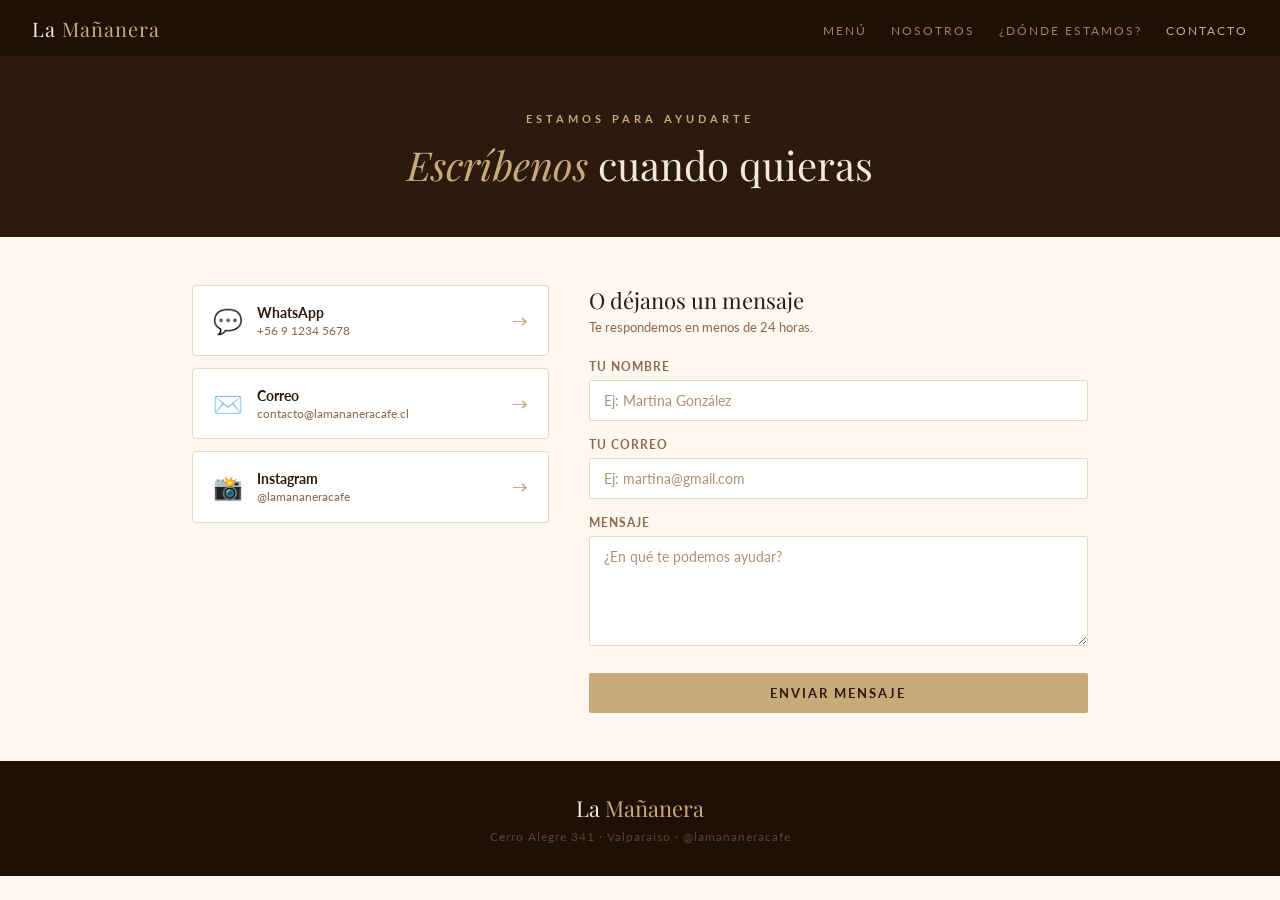
==== contacto.html @ afb2ca1e "cambios" ====
<!DOCTYPE html>
<html lang="es">
<head>
  <meta charset="UTF-8" />
  <meta name="viewport" content="width=device-width, initial-scale=1.0" />
  <title>Contacto — La Mañanera</title>
  <link rel="stylesheet" href="style.css" />
  <link rel="preconnect" href="https://fonts.googleapis.com" />
  <link href="https://fonts.googleapis.com/css2?family=Playfair+Display:ital,wght@0,400;0,600;1,400&family=Lato:wght@300;400;700&display=swap" rel="stylesheet" />
</head>
<body>

  <nav class="nav">
    <a href="index.html" class="nav-logo">La <span>Mañanera</span></a>
    <ul class="nav-links">
      <li><a href="index.html#menu">Menú</a></li>
      <li><a href="index.html#nosotros">Nosotros</a></li>
      <li><a href="ubicacion.html">¿Dónde estamos?</a></li>
      <li><a href="contacto.html" class="nav-active">Contacto</a></li>
    </ul>
  </nav>

  <section class="inner-hero">
    <p class="hero-tag">Estamos para ayudarte</p>
    <h1 class="inner-title"><em>Escríbenos</em> cuando quieras</h1>
  </section>

  <section class="inner-section">
    <div class="contacto-grid">

      <!-- CANALES DIRECTOS -->
      <div class="contacto-canales">

        <a href="https://wa.me/56912345678" target="_blank" class="canal-card canal-wp">
          <span class="canal-icon">💬</span>
          <div>
            <p class="canal-nombre">WhatsApp</p>
            <p class="canal-detalle">+56 9 1234 5678</p>
          </div>
          <span class="canal-arrow">→</span>
        </a>

        <a href="mailto:contacto@lamananeracafe.cl" class="canal-card canal-mail">
          <span class="canal-icon">✉️</span>
          <div>
            <p class="canal-nombre">Correo</p>
            <p class="canal-detalle">contacto@lamananeracafe.cl</p>
          </div>
          <span class="canal-arrow">→</span>
        </a>

        <a href="https://instagram.com/lamananeracafe" target="_blank" class="canal-card canal-ig">
          <span class="canal-icon">📸</span>
          <div>
            <p class="canal-nombre">Instagram</p>
            <p class="canal-detalle">@lamananeracafe</p>
          </div>
          <span class="canal-arrow">→</span>
        </a>

      </div>

      <!-- FORMULARIO -->
      <div class="contacto-form-wrap">
        <h2 class="form-title">O déjanos un mensaje</h2>
        <p class="form-sub">Te respondemos en menos de 24 horas.</p>

        <div class="form-group">
          <label class="form-label">Tu nombre</label>
          <input type="text" class="form-input" placeholder="Ej: Martina González" />
        </div>
        <div class="form-group">
          <label class="form-label">Tu correo</label>
          <input type="email" class="form-input" placeholder="Ej: martina@gmail.com" />
        </div>
        <div class="form-group">
          <label class="form-label">Mensaje</label>
          <textarea class="form-input form-textarea" placeholder="¿En qué te podemos ayudar?"></textarea>
        </div>
        <button class="btn-primary form-submit" onclick="handleSubmit(this)">Enviar mensaje</button>
        <p class="form-ok" id="formOk" style="display:none;">¡Mensaje enviado! Te escribimos pronto ☕</p>
      </div>

    </div>
  </section>

  <footer class="footer">
    <div class="footer-logo">La <span>Mañanera</span></div>
    <p class="footer-sub">Cerro Alegre 341 · Valparaíso · @lamananeracafe</p>
  </footer>

  <script>
    function handleSubmit(btn) {
      btn.style.display = 'none';
      document.getElementById('formOk').style.display = 'block';
    }
  </script>

</body>
</html>
---- style.css ----
/* ===== RESET & BASE ===== */
*, *::before, *::after { box-sizing: border-box; margin: 0; padding: 0; }

body {
  font-family: 'Lato', sans-serif;
  background: #fdf7f0;
  color: #2c1a0e;
}

a { text-decoration: none; }

/* ===== NAVBAR ===== */
.nav {
  background: #1e1007;
  padding: 0 2rem;
  display: flex;
  align-items: center;
  justify-content: space-between;
  height: 56px;
  position: sticky;
  top: 0;
  z-index: 100;
}

.nav-logo {
  font-family: 'Playfair Display', serif;
  font-size: 20px;
  color: #f5e9d8;
  letter-spacing: 1px;
}

.nav-logo span { color: #c8a97a; }

.nav-links {
  display: flex;
  gap: 24px;
  list-style: none;
}

.nav-links a {
  font-size: 12px;
  color: #a08060;
  letter-spacing: 2px;
  text-transform: uppercase;
  transition: color 0.2s;
}

.nav-links a:hover { color: #c8a97a; }

/* ===== HERO ===== */
.hero {
  background: #2c1a0e;
  min-height: 420px;
  display: flex;
  align-items: center;
  justify-content: center;
  flex-direction: column;
  text-align: center;
  padding: 4rem 2rem;
}

.hero-tag {
  font-size: 11px;
  letter-spacing: 4px;
  text-transform: uppercase;
  color: #c8a97a;
  margin-bottom: 1rem;
  font-weight: 700;
}

.hero-title {
  font-family: 'Playfair Display', serif;
  font-size: 52px;
  font-weight: 400;
  color: #f5e9d8;
  line-height: 1.15;
  margin-bottom: 1rem;
}

.hero-title em {
  font-style: italic;
  color: #c8a97a;
}

.hero-sub {
  font-size: 13px;
  color: #a08060;
  letter-spacing: 2px;
  text-transform: uppercase;
  margin-bottom: 2rem;
}

.hero-btns {
  display: flex;
  gap: 12px;
  flex-wrap: wrap;
  justify-content: center;
}

.btn-primary {
  background: #c8a97a;
  color: #2c1a0e;
  padding: 12px 28px;
  font-family: 'Lato', sans-serif;
  font-size: 13px;
  font-weight: 700;
  letter-spacing: 2px;
  text-transform: uppercase;
  border-radius: 2px;
  transition: background 0.2s;
}

.btn-primary:hover { background: #d4b98a; }

.btn-secondary {
  background: transparent;
  color: #c8a97a;
  padding: 11px 28px;
  border: 1.5px solid #c8a97a;
  font-family: 'Lato', sans-serif;
  font-size: 13px;
  font-weight: 700;
  letter-spacing: 2px;
  text-transform: uppercase;
  border-radius: 2px;
  transition: background 0.2s;
}

.btn-secondary:hover { background: rgba(200, 169, 122, 0.1); }

/* ===== SECCIÓN MENÚ ===== */
.section {
  padding: 4rem 2rem;
  background: #fdf7f0;
}

.section-title {
  font-family: 'Playfair Display', serif;
  font-size: 32px;
  color: #2c1a0e;
  text-align: center;
  font-weight: 400;
}

.section-line {
  width: 40px;
  height: 2px;
  background: #c8a97a;
  margin: 0.75rem auto 2.5rem;
}

.menu-grid {
  display: grid;
  grid-template-columns: repeat(auto-fit, minmax(200px, 1fr));
  gap: 16px;
  max-width: 900px;
  margin: 0 auto;
}

.menu-card {
  background: #fff;
  border: 0.5px solid #e8d8c4;
  border-radius: 4px;
  padding: 1.5rem;
  transition: box-shadow 0.2s;
}

.menu-card:hover { box-shadow: 0 4px 20px rgba(44, 26, 14, 0.08); }

.menu-icon { font-size: 28px; margin-bottom: 10px; }

.menu-name {
  font-family: 'Playfair Display', serif;
  font-size: 17px;
  color: #2c1a0e;
  margin-bottom: 6px;
}

.menu-desc {
  font-size: 13px;
  color: #8a6a50;
  line-height: 1.6;
  margin-bottom: 12px;
}

.menu-price {
  font-size: 16px;
  font-weight: 700;
  color: #c8a97a;
}

/* ===== BUSCADOR ===== */
.menu-search-wrap {
  max-width: 480px;
  margin: 0 auto 1.5rem;
  position: relative;
}

.menu-search {
  width: 100%;
  padding: 12px 20px;
  font-family: 'Lato', sans-serif;
  font-size: 14px;
  color: #2c1a0e;
  background: #fff;
  border: 1px solid #e8d8c4;
  border-radius: 2px;
  outline: none;
  transition: border-color 0.2s;
}

.menu-search::placeholder { color: #b09070; }
.menu-search:focus { border-color: #c8a97a; }

/* ===== FILTROS ===== */
.menu-filters {
  display: flex;
  gap: 8px;
  flex-wrap: wrap;
  justify-content: center;
  margin-bottom: 2rem;
}

.filter-btn {
  background: transparent;
  border: 1px solid #e8d8c4;
  color: #8a6a50;
  padding: 8px 18px;
  font-family: 'Lato', sans-serif;
  font-size: 12px;
  font-weight: 700;
  letter-spacing: 1.5px;
  text-transform: uppercase;
  border-radius: 2px;
  cursor: pointer;
  transition: all 0.2s;
}

.filter-btn:hover {
  border-color: #c8a97a;
  color: #c8a97a;
}

.filter-btn.active {
  background: #c8a97a;
  border-color: #c8a97a;
  color: #2c1a0e;
}

/* SIN RESULTADOS */
.menu-empty {
  text-align: center;
  color: #b09070;
  font-size: 14px;
  padding: 2rem 0;
  font-style: italic;
}

.badge-new {
  background: #c8a97a;
  color: #2c1a0e;
  font-size: 10px;
  font-weight: 700;
  letter-spacing: 1px;
  padding: 2px 7px;
  border-radius: 2px;
  vertical-align: middle;
  margin-left: 6px;
  font-family: 'Lato', sans-serif;
}

/* ===== NOSOTROS + HORARIOS ===== */
.about {
  background: #2c1a0e;
  padding: 4rem 2rem;
  display: flex;
  gap: 3rem;
  align-items: flex-start;
  flex-wrap: wrap;
  max-width: 100%;
}

.about-text { flex: 1; min-width: 240px; }
.about-hours { flex: 0 0 260px; }

.about-label {
  font-size: 11px;
  letter-spacing: 3px;
  text-transform: uppercase;
  color: #c8a97a;
  margin-bottom: 0.75rem;
  display: block;
}

.about-heading {
  font-family: 'Playfair Display', serif;
  font-size: 28px;
  color: #f5e9d8;
  line-height: 1.3;
  margin-bottom: 1rem;
  font-weight: 400;
}

.about-body {
  font-size: 14px;
  color: #a08060;
  line-height: 1.9;
}

.hours { display: flex; flex-direction: column; gap: 0; }

.hour-row {
  display: flex;
  justify-content: space-between;
  font-size: 13px;
  color: #a08060;
  border-bottom: 0.5px solid #3d2510;
  padding: 10px 0;
}

.hour-row strong { color: #c8a97a; }

/* ===== FOOTER ===== */
.footer {
  background: #1e1007;
  padding: 2rem;
  text-align: center;
  display: flex;
  flex-direction: column;
  gap: 6px;
}

.footer-logo {
  font-family: 'Playfair Display', serif;
  font-size: 22px;
  color: #f5e9d8;
}

.footer-logo span { color: #c8a97a; }

.footer-sub {
  font-size: 12px;
  color: #5a4030;
  letter-spacing: 1px;
}

/* ===== RESPONSIVE ===== */
@media (max-width: 600px) {
  .hero-title { font-size: 36px; }
  .nav-links { display: none; }
  .about { flex-direction: column; gap: 2rem; }
  .about-hours { flex: 0 0 auto; width: 100%; }
}

/* ===== PÁGINAS INTERNAS ===== */
.nav-logo { text-decoration: none; }

.nav-active { color: #c8a97a !important; }

.inner-hero {
  background: #2c1a0e;
  padding: 3.5rem 2rem 3rem;
  text-align: center;
}

.inner-title {
  font-family: 'Playfair Display', serif;
  font-size: 40px;
  font-weight: 400;
  color: #f5e9d8;
  line-height: 1.2;
  margin-top: 0.5rem;
}

.inner-title em { font-style: italic; color: #c8a97a; }

.inner-section {
  padding: 3rem 2rem;
  max-width: 960px;
  margin: 0 auto;
}

/* ===== UBICACIÓN ===== */
.ubicacion-grid {
  display: grid;
  grid-template-columns: repeat(auto-fit, minmax(220px, 1fr));
  gap: 16px;
  margin-bottom: 2.5rem;
}

.info-card {
  background: #fff;
  border: 0.5px solid #e8d8c4;
  border-radius: 4px;
  padding: 1.75rem 1.5rem;
}

.info-icon { font-size: 28px; margin-bottom: 12px; }

.info-title {
  font-family: 'Playfair Display', serif;
  font-size: 18px;
  color: #2c1a0e;
  margin-bottom: 10px;
  font-weight: 400;
}

.info-main {
  font-size: 16px;
  font-weight: 700;
  color: #2c1a0e;
  margin-bottom: 4px;
}

.info-sub {
  font-size: 13px;
  color: #8a6a50;
  margin-bottom: 14px;
}

.info-link {
  font-size: 13px;
  font-weight: 700;
  color: #c8a97a;
  letter-spacing: 0.5px;
}

.info-link:hover { text-decoration: underline; }

.llegar-list {
  list-style: none;
  display: flex;
  flex-direction: column;
  gap: 10px;
}

.llegar-list li {
  font-size: 13px;
  color: #5a3a20;
  line-height: 1.5;
}

.llegar-tipo {
  display: inline-block;
  background: #f5ece0;
  color: #8a5a30;
  font-size: 10px;
  font-weight: 700;
  letter-spacing: 1px;
  text-transform: uppercase;
  padding: 2px 8px;
  border-radius: 2px;
  margin-right: 6px;
  vertical-align: middle;
}

.hour-row.domingo strong { color: #b09070; }

.map-placeholder {
  background: #f5ece0;
  border: 0.5px solid #e8d8c4;
  border-radius: 4px;
  padding: 3rem 2rem;
  text-align: center;
}

.map-pin { font-size: 36px; margin-bottom: 8px; }

.map-label {
  font-family: 'Playfair Display', serif;
  font-size: 20px;
  color: #2c1a0e;
  margin-bottom: 4px;
}

.map-sub { font-size: 13px; color: #8a6a50; }

/* ===== CONTACTO ===== */
.contacto-grid {
  display: grid;
  grid-template-columns: 1fr 1.4fr;
  gap: 2.5rem;
  align-items: start;
}

.contacto-canales {
  display: flex;
  flex-direction: column;
  gap: 12px;
}

.canal-card {
  display: flex;
  align-items: center;
  gap: 14px;
  padding: 1.1rem 1.25rem;
  border-radius: 4px;
  border: 0.5px solid #e8d8c4;
  background: #fff;
  text-decoration: none;
  transition: box-shadow 0.2s, border-color 0.2s;
}

.canal-card:hover {
  border-color: #c8a97a;
  box-shadow: 0 4px 16px rgba(44,26,14,0.07);
}

.canal-icon { font-size: 24px; flex-shrink: 0; }

.canal-nombre {
  font-size: 14px;
  font-weight: 700;
  color: #2c1a0e;
  margin-bottom: 2px;
}

.canal-detalle { font-size: 12px; color: #8a6a50; }

.canal-arrow {
  margin-left: auto;
  font-size: 16px;
  color: #c8a97a;
  font-weight: 700;
}

.form-title {
  font-family: 'Playfair Display', serif;
  font-size: 22px;
  color: #2c1a0e;
  font-weight: 400;
  margin-bottom: 4px;
}

.form-sub { font-size: 13px; color: #8a6a50; margin-bottom: 1.5rem; }

.form-group { margin-bottom: 1rem; }

.form-label {
  display: block;
  font-size: 12px;
  font-weight: 700;
  letter-spacing: 1px;
  text-transform: uppercase;
  color: #8a6a50;
  margin-bottom: 6px;
}

.form-input {
  width: 100%;
  padding: 11px 14px;
  font-family: 'Lato', sans-serif;
  font-size: 14px;
  color: #2c1a0e;
  background: #fff;
  border: 1px solid #e8d8c4;
  border-radius: 2px;
  outline: none;
  transition: border-color 0.2s;
}

.form-input:focus { border-color: #c8a97a; }
.form-input::placeholder { color: #b09070; }

.form-textarea {
  resize: vertical;
  min-height: 110px;
}

.form-submit {
  border: none;
  cursor: pointer;
  width: 100%;
  margin-top: 0.5rem;
}

.form-ok {
  text-align: center;
  color: #8a5a30;
  font-size: 14px;
  padding: 0.75rem 0;
  font-style: italic;
}

@media (max-width: 640px) {
  .contacto-grid { grid-template-columns: 1fr; }
  .inner-title { font-size: 28px; }
}
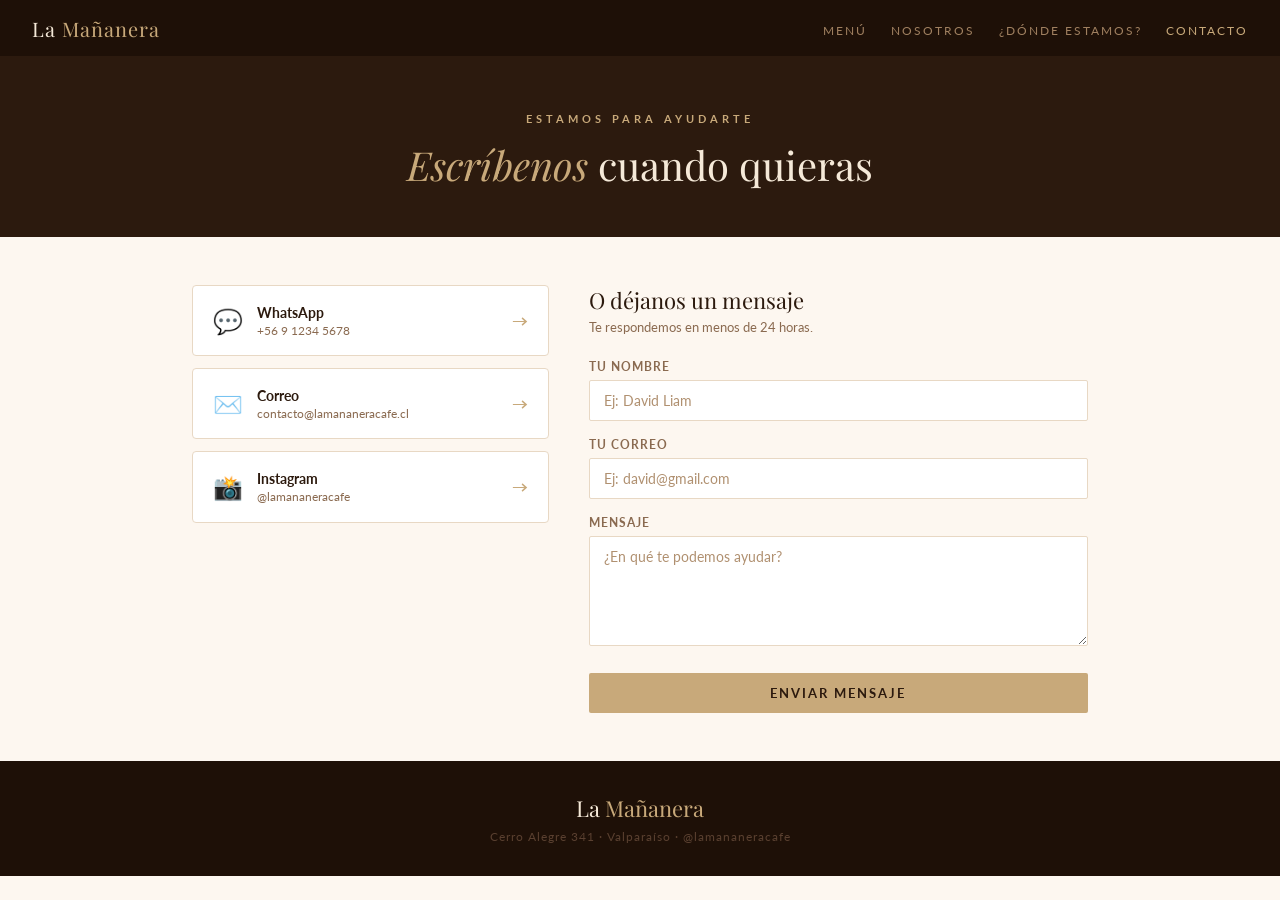
==== commit 4869c119: "favicon y nav fija" ====
--- a/contacto.html
+++ b/contacto.html
@@ -7,12 +7,16 @@
   <link rel="stylesheet" href="style.css" />
   <link rel="preconnect" href="https://fonts.googleapis.com" />
   <link href="https://fonts.googleapis.com/css2?family=Playfair+Display:ital,wght@0,400;0,600;1,400&family=Lato:wght@300;400;700&display=swap" rel="stylesheet" />
+    <link rel="icon" type="image/png" href="img/favicon.svg" />
 </head>
 <body>
 
   <nav class="nav">
     <a href="index.html" class="nav-logo">La <span>Mañanera</span></a>
-    <ul class="nav-links">
+    <button class="hamburger" id="hamburger" aria-label="Abrir menú">
+      <span></span><span></span><span></span>
+    </button>
+    <ul class="nav-links" id="navLinks">
       <li><a href="index.html#menu">Menú</a></li>
       <li><a href="index.html#nosotros">Nosotros</a></li>
       <li><a href="ubicacion.html">¿Dónde estamos?</a></li>
@@ -67,11 +71,11 @@
 
         <div class="form-group">
           <label class="form-label">Tu nombre</label>
-          <input type="text" class="form-input" placeholder="Ej: Martina González" />
+          <input type="text" class="form-input" placeholder="Ej: David Liam" />
         </div>
         <div class="form-group">
           <label class="form-label">Tu correo</label>
-          <input type="email" class="form-input" placeholder="Ej: martina@gmail.com" />
+          <input type="email" class="form-input" placeholder="Ej: david@gmail.com" />
         </div>
         <div class="form-group">
           <label class="form-label">Mensaje</label>
@@ -94,6 +98,13 @@
       btn.style.display = 'none';
       document.getElementById('formOk').style.display = 'block';
     }
+
+    const hamburger = document.getElementById('hamburger');
+    const navLinks = document.getElementById('navLinks');
+    hamburger.addEventListener('click', () => {
+      navLinks.classList.toggle('open');
+      hamburger.classList.toggle('active');
+    });
   </script>
 
 </body>
--- a/style.css
+++ b/style.css
@@ -344,15 +344,71 @@
   letter-spacing: 1px;
 }
 
+/* ===== HAMBURGUESA ===== */
+.hamburger {
+  display: none;
+  flex-direction: column;
+  gap: 5px;
+  background: none;
+  border: none;
+  cursor: pointer;
+  padding: 4px;
+  z-index: 200;
+}
+
+.hamburger span {
+  display: block;
+  width: 24px;
+  height: 2px;
+  background: #c8a97a;
+  border-radius: 2px;
+  transition: all 0.3s;
+}
+
+.hamburger.active span:nth-child(1) {
+  transform: translateY(7px) rotate(45deg);
+}
+.hamburger.active span:nth-child(2) {
+  opacity: 0;
+}
+.hamburger.active span:nth-child(3) {
+  transform: translateY(-7px) rotate(-45deg);
+}
+
 /* ===== RESPONSIVE ===== */
 @media (max-width: 600px) {
   .hero-title { font-size: 36px; }
-  .nav-links { display: none; }
+  .inner-title { font-size: 28px; }
+
+  .hamburger { display: flex; }
+
+  .nav-links {
+    display: none;
+    flex-direction: column;
+    position: fixed;
+    top: 56px;
+    left: 0;
+    right: 0;
+    background: #1e1007;
+    padding: 1rem 2rem 1.5rem;
+    gap: 0;
+    z-index: 150;
+  }
+
+  .nav-links.open { display: flex; }
+
+  .nav-links li { border-bottom: 0.5px solid #2c1a0e; }
+
+  .nav-links a {
+    display: block;
+    padding: 14px 0;
+    font-size: 13px;
+  }
+
   .about { flex-direction: column; gap: 2rem; }
   .about-hours { flex: 0 0 auto; width: 100%; }
-}
-
-/* ===== PÁGINAS INTERNAS ===== */
+  .contacto-grid { grid-template-columns: 1fr; }
+}
 .nav-logo { text-decoration: none; }
 
 .nav-active { color: #c8a97a !important; }
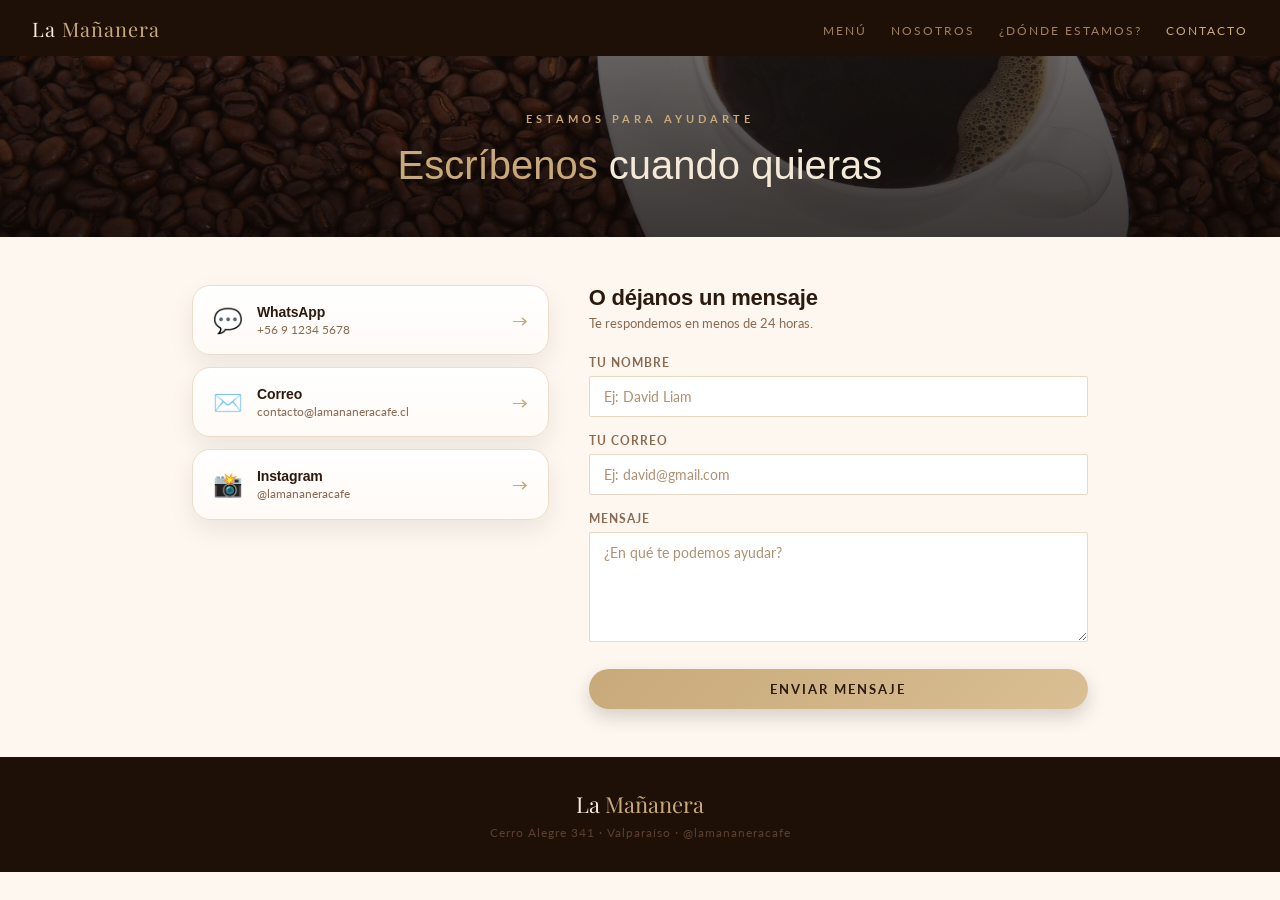
==== commit 94e4a639: "varios cambios de diseño" ====
--- a/contacto.html
+++ b/contacto.html
@@ -69,20 +69,22 @@
         <h2 class="form-title">O déjanos un mensaje</h2>
         <p class="form-sub">Te respondemos en menos de 24 horas.</p>
 
-        <div class="form-group">
-          <label class="form-label">Tu nombre</label>
-          <input type="text" class="form-input" placeholder="Ej: David Liam" />
-        </div>
-        <div class="form-group">
-          <label class="form-label">Tu correo</label>
-          <input type="email" class="form-input" placeholder="Ej: david@gmail.com" />
-        </div>
-        <div class="form-group">
-          <label class="form-label">Mensaje</label>
-          <textarea class="form-input form-textarea" placeholder="¿En qué te podemos ayudar?"></textarea>
-        </div>
-        <button class="btn-primary form-submit" onclick="handleSubmit(this)">Enviar mensaje</button>
-        <p class="form-ok" id="formOk" style="display:none;">¡Mensaje enviado! Te escribimos pronto ☕</p>
+        <form id="contactForm" novalidate>
+          <div class="form-group">
+            <label class="form-label" for="nameInput">Tu nombre</label>
+            <input id="nameInput" name="name" type="text" class="form-input" placeholder="Ej: David Liam" required maxlength="60" />
+          </div>
+          <div class="form-group">
+            <label class="form-label" for="emailInput">Tu correo</label>
+            <input id="emailInput" name="email" type="email" class="form-input" placeholder="Ej: david@gmail.com" required maxlength="80" />
+          </div>
+          <div class="form-group">
+            <label class="form-label" for="messageInput">Mensaje</label>
+            <textarea id="messageInput" name="message" class="form-input form-textarea" placeholder="¿En qué te podemos ayudar?" required minlength="10" maxlength="500"></textarea>
+          </div>
+          <button id="submitBtn" type="submit" class="btn-primary form-submit">Enviar mensaje</button>
+          <p class="form-ok" id="formOk" role="status" aria-live="polite" style="display:none;">¡Mensaje enviado! Te escribimos pronto ☕</p>
+        </form>
       </div>
 
     </div>
@@ -94,10 +96,76 @@
   </footer>
 
   <script>
-    function handleSubmit(btn) {
-      btn.style.display = 'none';
-      document.getElementById('formOk').style.display = 'block';
+    const form = document.getElementById('contactForm');
+    const submitBtn = document.getElementById('submitBtn');
+    const formOk = document.getElementById('formOk');
+    const nameInput = document.getElementById('nameInput');
+    const emailInput = document.getElementById('emailInput');
+    const messageInput = document.getElementById('messageInput');
+
+    const dangerousPattern = /<\s*script|<\s*iframe|<\s*object|<\s*embed|javascript:|on\w+\s*=|\balert\s*\(/i;
+
+    function sanitize(value) {
+      return String(value || '')
+        .replace(/[<>]/g, '')
+        .replace(/javascript:/gi, '')
+        .replace(/on\w+=/gi, '')
+        .trim();
     }
+
+    function validateForm() {
+      const rawName = nameInput.value;
+      const rawEmail = emailInput.value;
+      const rawMessage = messageInput.value;
+
+      if (dangerousPattern.test(rawName + rawEmail + rawMessage)) {
+        return 'No se permiten caracteres o scripts especiales.';
+      }
+
+      const name = sanitize(rawName);
+      const email = sanitize(rawEmail).toLowerCase();
+      const message = sanitize(rawMessage);
+
+      if (name.length < 2 || name.length > 60 || !/^[a-zA-ZÁÉÍÓÚáéíóúÑñ\s.'-]+$/.test(name)) {
+        return 'Ingresa un nombre válido (solo letras y espacio).';
+      }
+
+      if (!/^[^\s@]+@[^\s@]+\.[^\s@]+$/.test(email)) {
+        return 'Ingresa un correo electrónico válido.';
+      }
+
+      if (message.length < 10 || message.length > 500) {
+        return 'El mensaje debe tener entre 10 y 500 caracteres.';
+      }
+
+      return '';
+    }
+
+    form.addEventListener('submit', function (event) {
+      event.preventDefault();
+
+      const error = validateForm();
+      if (error) {
+        formOk.textContent = error;
+        formOk.classList.add('error');
+        formOk.style.display = 'block';
+        return;
+      }
+
+      formOk.classList.remove('error');
+      formOk.textContent = '¡Mensaje enviado! Te escribimos pronto ☕';
+      formOk.style.display = 'block';
+
+      form.reset();
+      submitBtn.disabled = true;
+      submitBtn.textContent = 'Enviado';
+
+      window.setTimeout(() => {
+        submitBtn.disabled = false;
+        submitBtn.textContent = 'Enviar mensaje';
+        formOk.style.display = 'none';
+      }, 5000);
+    });
 
     const hamburger = document.getElementById('hamburger');
     const navLinks = document.getElementById('navLinks');
--- a/style.css
+++ b/style.css
@@ -49,7 +49,7 @@
 
 /* ===== HERO ===== */
 .hero {
-  background: #2c1a0e;
+  position: relative;
   min-height: 420px;
   display: flex;
   align-items: center;
@@ -57,6 +57,23 @@
   flex-direction: column;
   text-align: center;
   padding: 4rem 2rem;
+  overflow: hidden;
+  background:
+    linear-gradient(rgba(20, 12, 8, 0.68), rgba(20, 12, 8, 0.82)),
+    url('img/fondo.jpg') center/cover no-repeat;
+}
+
+.hero::before {
+  content: "";
+  position: absolute;
+  inset: 0;
+  background: linear-gradient(180deg, rgba(0, 0, 0, 0.15) 0%, rgba(0, 0, 0, 0.35) 100%);
+  z-index: 0;
+}
+
+.hero > * {
+  position: relative;
+  z-index: 1;
 }
 
 .hero-tag {
@@ -69,21 +86,25 @@
 }
 
 .hero-title {
-  font-family: 'Playfair Display', serif;
+  font-family: "SF Pro Display", -apple-system, BlinkMacSystemFont, "Segoe UI", Arial, sans-serif;
   font-size: 52px;
-  font-weight: 400;
+  font-weight: 600;
   color: #f5e9d8;
-  line-height: 1.15;
+  line-height: 1.05;
+  letter-spacing: -0.02em;
   margin-bottom: 1rem;
 }
 
 .hero-title em {
-  font-style: italic;
+  font-family: inherit;
+  font-style: normal;
+  font-weight: 700;
   color: #c8a97a;
 }
 
 .hero-sub {
   font-size: 13px;
+  font-weight: 800;
   color: #a08060;
   letter-spacing: 2px;
   text-transform: uppercase;
@@ -98,7 +119,10 @@
 }
 
 .btn-primary {
-  background: #c8a97a;
+  display: inline-flex;
+  align-items: center;
+  justify-content: center;
+  background: linear-gradient(135deg, #c8a97a 0%, #d9bf93 100%);
   color: #2c1a0e;
   padding: 12px 28px;
   font-family: 'Lato', sans-serif;
@@ -106,27 +130,41 @@
   font-weight: 700;
   letter-spacing: 2px;
   text-transform: uppercase;
-  border-radius: 2px;
-  transition: background 0.2s;
-}
-
-.btn-primary:hover { background: #d4b98a; }
+  border-radius: 999px;
+  box-shadow: 0 8px 18px rgba(44, 26, 14, 0.18);
+  transition: transform 0.18s ease, box-shadow 0.18s ease, background 0.18s ease;
+}
+
+.btn-primary:hover {
+  background: linear-gradient(135deg, #d4b98a 0%, #e2caa8 100%);
+  transform: translateY(-2px);
+  box-shadow: 0 12px 24px rgba(44, 26, 14, 0.22);
+}
 
 .btn-secondary {
-  background: transparent;
+  display: inline-flex;
+  align-items: center;
+  justify-content: center;
+  background: rgba(255, 255, 255, 0.06);
   color: #c8a97a;
   padding: 11px 28px;
-  border: 1.5px solid #c8a97a;
+  border: 1.5px solid rgba(200, 169, 122, 0.9);
   font-family: 'Lato', sans-serif;
   font-size: 13px;
   font-weight: 700;
   letter-spacing: 2px;
   text-transform: uppercase;
-  border-radius: 2px;
-  transition: background 0.2s;
-}
-
-.btn-secondary:hover { background: rgba(200, 169, 122, 0.1); }
+  border-radius: 999px;
+  box-shadow: inset 0 0 0 1px rgba(255, 255, 255, 0.04);
+  transition: transform 0.18s ease, background 0.18s ease, box-shadow 0.18s ease, color 0.18s ease;
+}
+
+.btn-secondary:hover {
+  background: rgba(200, 169, 122, 0.12);
+  color: #f2dfc2;
+  transform: translateY(-2px);
+  box-shadow: 0 10px 20px rgba(44, 26, 14, 0.14);
+}
 
 /* ===== SECCIÓN MENÚ ===== */
 .section {
@@ -135,7 +173,7 @@
 }
 
 .section-title {
-  font-family: 'Playfair Display', serif;
+  font-family: "SF Pro Display", -apple-system, BlinkMacSystemFont, "Segoe UI", Arial, sans-serif;
   font-size: 32px;
   color: #2c1a0e;
   text-align: center;
@@ -151,28 +189,38 @@
 
 .menu-grid {
   display: grid;
-  grid-template-columns: repeat(auto-fit, minmax(200px, 1fr));
-  gap: 16px;
-  max-width: 900px;
+  grid-template-columns: repeat(auto-fit, minmax(220px, 1fr));
+  gap: 18px;
+  align-items: stretch;
+  max-width: 980px;
   margin: 0 auto;
 }
 
 .menu-card {
-  background: #fff;
-  border: 0.5px solid #e8d8c4;
-  border-radius: 4px;
-  padding: 1.5rem;
-  transition: box-shadow 0.2s;
-}
-
-.menu-card:hover { box-shadow: 0 4px 20px rgba(44, 26, 14, 0.08); }
+  display: flex;
+  flex-direction: column;
+  height: 100%;
+  background: linear-gradient(180deg, #fff 0%, #fffaf6 100%);
+  border: 1px solid #ecdcc9;
+  border-radius: 18px;
+  padding: 1.25rem;
+  box-shadow: 0 10px 24px rgba(44, 26, 14, 0.08);
+  transition: transform 0.18s ease, box-shadow 0.18s ease;
+}
+
+.menu-card:hover {
+  transform: translateY(-3px);
+  box-shadow: 0 14px 30px rgba(44, 26, 14, 0.12);
+}
 
 .menu-icon { font-size: 28px; margin-bottom: 10px; }
 
 .menu-name {
-  font-family: 'Playfair Display', serif;
+  font-family: "SF Pro Display", -apple-system, BlinkMacSystemFont, "Segoe UI", Arial, sans-serif;
   font-size: 17px;
-  color: #2c1a0e;
+  font-weight: 700;
+  color: #2c1a0e;
+  letter-spacing: -0.01em;
   margin-bottom: 6px;
 }
 
@@ -184,6 +232,7 @@
 }
 
 .menu-price {
+  margin-top: auto;
   font-size: 16px;
   font-weight: 700;
   color: #c8a97a;
@@ -293,12 +342,13 @@
 }
 
 .about-heading {
-  font-family: 'Playfair Display', serif;
+  font-family: "SF Pro Display", -apple-system, BlinkMacSystemFont, "Segoe UI", Arial, sans-serif;
   font-size: 28px;
   color: #f5e9d8;
-  line-height: 1.3;
+  line-height: 1.15;
   margin-bottom: 1rem;
-  font-weight: 400;
+  font-weight: 600;
+  letter-spacing: -0.02em;
 }
 
 .about-body {
@@ -414,13 +464,30 @@
 .nav-active { color: #c8a97a !important; }
 
 .inner-hero {
-  background: #2c1a0e;
+  position: relative;
+  background:
+    linear-gradient(rgba(20, 12, 8, 0.55), rgba(20, 12, 8, 0.72)),
+    url('img/fondo.jpg') center/cover no-repeat;
   padding: 3.5rem 2rem 3rem;
   text-align: center;
+  overflow: hidden;
+}
+
+.inner-hero::before {
+  content: "";
+  position: absolute;
+  inset: 0;
+  background: linear-gradient(180deg, rgba(0, 0, 0, 0.12) 0%, rgba(0, 0, 0, 0.28) 100%);
+  z-index: 0;
+}
+
+.inner-hero > * {
+  position: relative;
+  z-index: 1;
 }
 
 .inner-title {
-  font-family: 'Playfair Display', serif;
+  font-family: "SF Pro Display", -apple-system, BlinkMacSystemFont, "Segoe UI", Arial, sans-serif;
   font-size: 40px;
   font-weight: 400;
   color: #f5e9d8;
@@ -428,7 +495,7 @@
   margin-top: 0.5rem;
 }
 
-.inner-title em { font-style: italic; color: #c8a97a; }
+.inner-title em { font-style: normal; color: #c8a97a; }
 
 .inner-section {
   padding: 3rem 2rem;
@@ -445,20 +512,22 @@
 }
 
 .info-card {
-  background: #fff;
-  border: 0.5px solid #e8d8c4;
-  border-radius: 4px;
+  background: linear-gradient(180deg, #fff 0%, #fffaf6 100%);
+  border: 1px solid #ecdcc9;
+  border-radius: 18px;
   padding: 1.75rem 1.5rem;
+  box-shadow: 0 10px 24px rgba(44, 26, 14, 0.08);
 }
 
 .info-icon { font-size: 28px; margin-bottom: 12px; }
 
 .info-title {
-  font-family: 'Playfair Display', serif;
+  font-family: "SF Pro Display", -apple-system, BlinkMacSystemFont, "Segoe UI", Arial, sans-serif;
   font-size: 18px;
   color: #2c1a0e;
   margin-bottom: 10px;
-  font-weight: 400;
+  font-weight: 600;
+  letter-spacing: -0.01em;
 }
 
 .info-main {
@@ -523,10 +592,12 @@
 .map-pin { font-size: 36px; margin-bottom: 8px; }
 
 .map-label {
-  font-family: 'Playfair Display', serif;
+  font-family: "SF Pro Display", -apple-system, BlinkMacSystemFont, "Segoe UI", Arial, sans-serif;
   font-size: 20px;
   color: #2c1a0e;
   margin-bottom: 4px;
+  font-weight: 600;
+  letter-spacing: -0.01em;
 }
 
 .map-sub { font-size: 13px; color: #8a6a50; }
@@ -550,25 +621,29 @@
   align-items: center;
   gap: 14px;
   padding: 1.1rem 1.25rem;
-  border-radius: 4px;
-  border: 0.5px solid #e8d8c4;
-  background: #fff;
+  border-radius: 18px;
+  border: 1px solid #ecdcc9;
+  background: linear-gradient(180deg, #fff 0%, #fffaf6 100%);
+  box-shadow: 0 10px 24px rgba(44, 26, 14, 0.08);
   text-decoration: none;
-  transition: box-shadow 0.2s, border-color 0.2s;
+  transition: transform 0.18s ease, box-shadow 0.18s ease, border-color 0.18s ease;
 }
 
 .canal-card:hover {
+  transform: translateY(-2px);
   border-color: #c8a97a;
-  box-shadow: 0 4px 16px rgba(44,26,14,0.07);
+  box-shadow: 0 14px 28px rgba(44, 26, 14, 0.12);
 }
 
 .canal-icon { font-size: 24px; flex-shrink: 0; }
 
 .canal-nombre {
+  font-family: "SF Pro Display", -apple-system, BlinkMacSystemFont, "Segoe UI", Arial, sans-serif;
   font-size: 14px;
   font-weight: 700;
   color: #2c1a0e;
   margin-bottom: 2px;
+  letter-spacing: -0.01em;
 }
 
 .canal-detalle { font-size: 12px; color: #8a6a50; }
@@ -581,10 +656,11 @@
 }
 
 .form-title {
-  font-family: 'Playfair Display', serif;
+  font-family: "SF Pro Display", -apple-system, BlinkMacSystemFont, "Segoe UI", Arial, sans-serif;
   font-size: 22px;
   color: #2c1a0e;
-  font-weight: 400;
+  font-weight: 600;
+  letter-spacing: -0.01em;
   margin-bottom: 4px;
 }
 
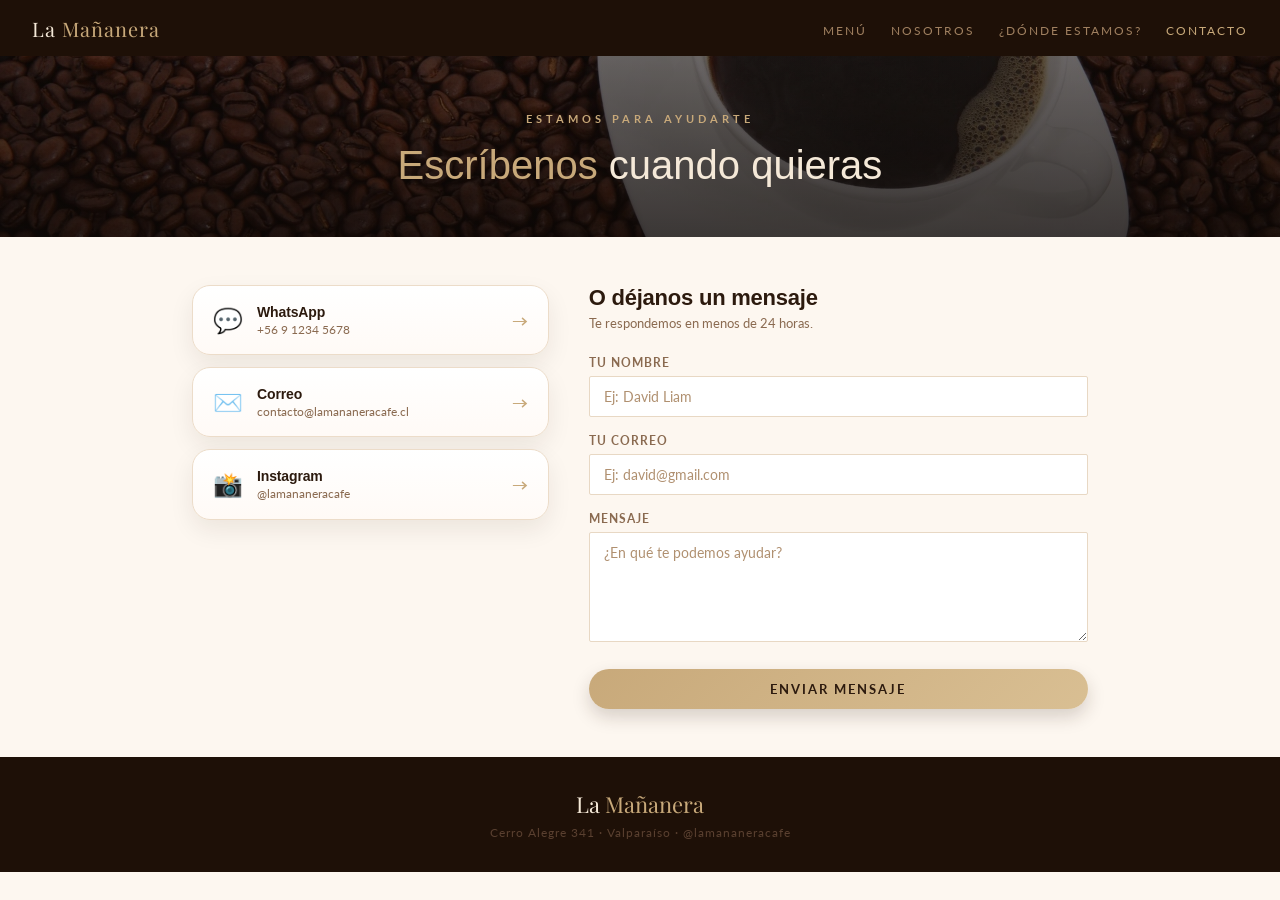
==== commit 50b8041f: "mejorar la carga de fondo del café" ====
--- a/contacto.html
+++ b/contacto.html
@@ -7,7 +7,8 @@
   <link rel="stylesheet" href="style.css" />
   <link rel="preconnect" href="https://fonts.googleapis.com" />
   <link href="https://fonts.googleapis.com/css2?family=Playfair+Display:ital,wght@0,400;0,600;1,400&family=Lato:wght@300;400;700&display=swap" rel="stylesheet" />
-    <link rel="icon" type="image/png" href="img/favicon.svg" />
+  <link rel="icon" type="image/png" href="img/favicon.svg" />
+  <link rel="preload" as="image" href="img/tu-foto.jpg">  
 </head>
 <body>
 
--- a/style.css
+++ b/style.css
@@ -58,9 +58,10 @@
   text-align: center;
   padding: 4rem 2rem;
   overflow: hidden;
+  background-color: #3a2a1a;
   background:
     linear-gradient(rgba(20, 12, 8, 0.68), rgba(20, 12, 8, 0.82)),
-    url('img/fondo.jpg') center/cover no-repeat;
+    url('img/fondo.webp') center/cover no-repeat;
 }
 
 .hero::before {
@@ -465,9 +466,10 @@
 
 .inner-hero {
   position: relative;
+  background-color: #3a2a1a;
   background:
     linear-gradient(rgba(20, 12, 8, 0.55), rgba(20, 12, 8, 0.72)),
-    url('img/fondo.jpg') center/cover no-repeat;
+    url('img/fondo.webp') center/cover no-repeat;
   padding: 3.5rem 2rem 3rem;
   text-align: center;
   overflow: hidden;
